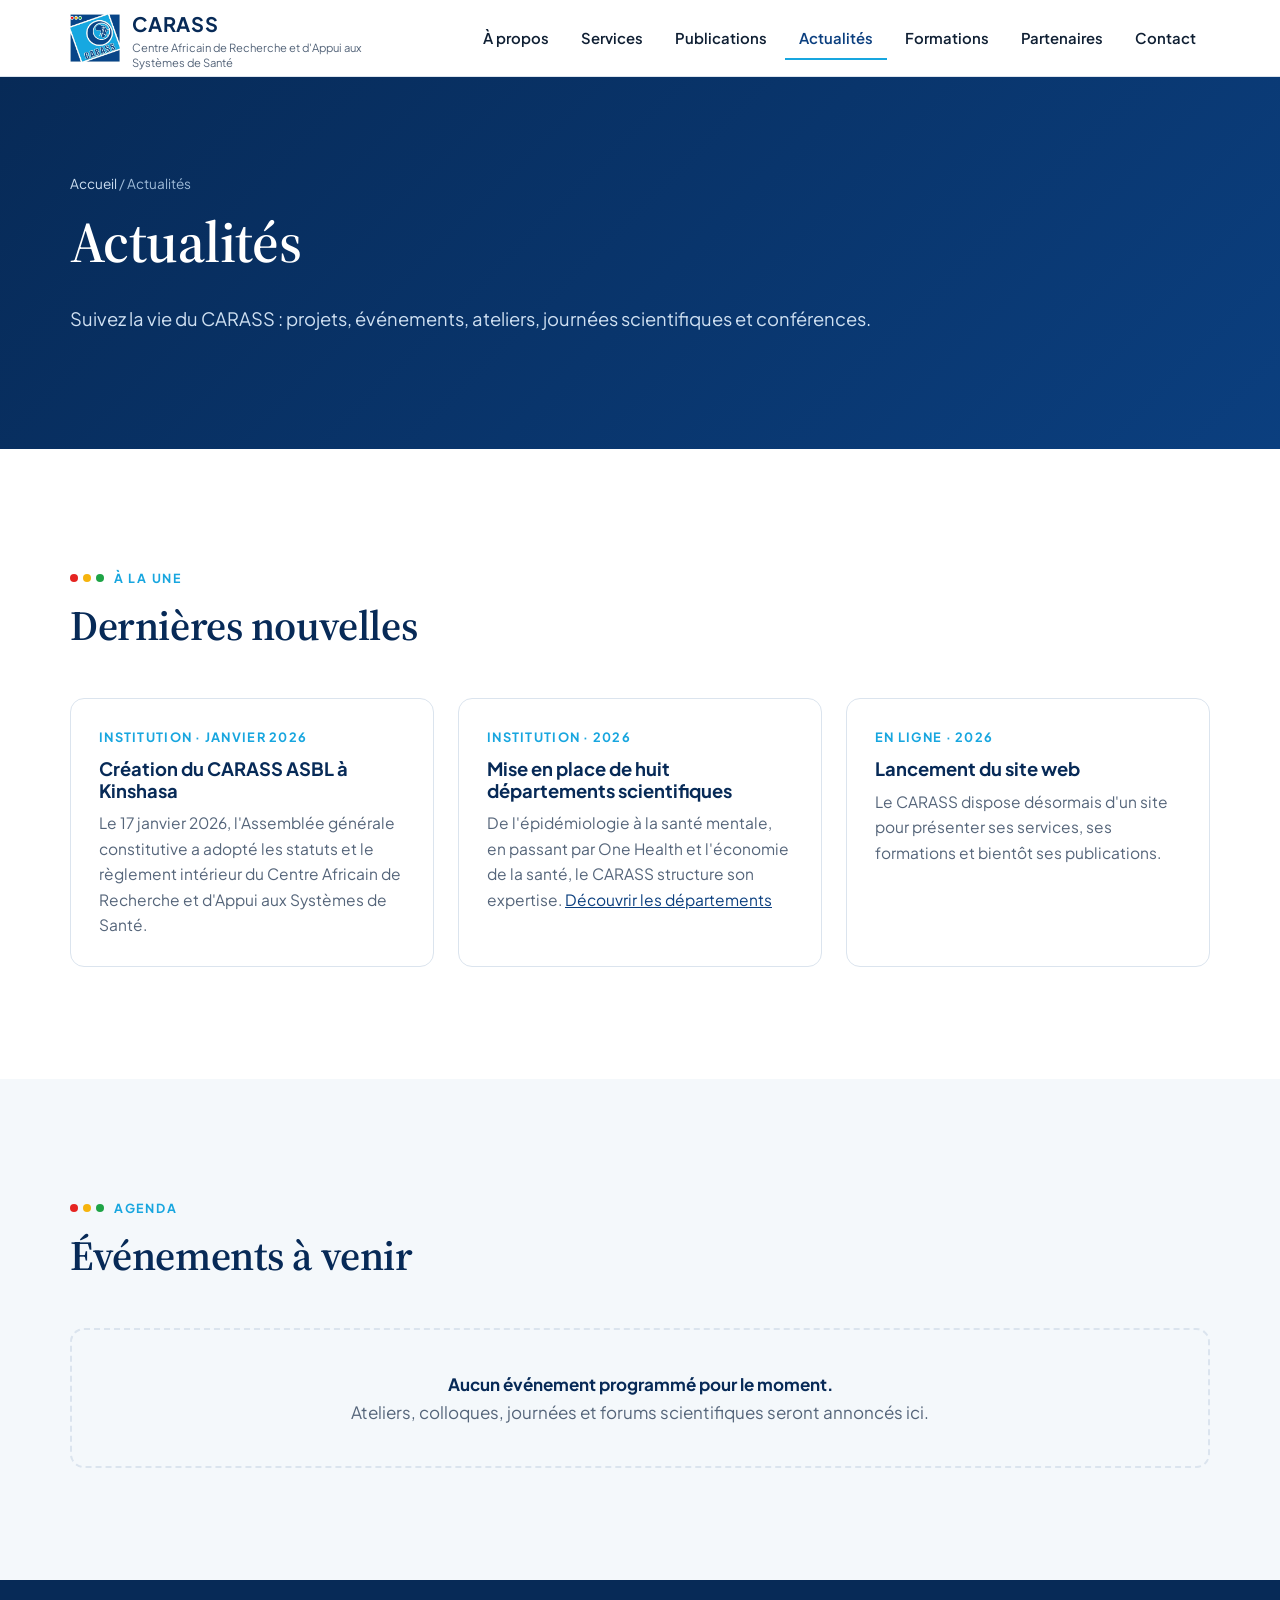
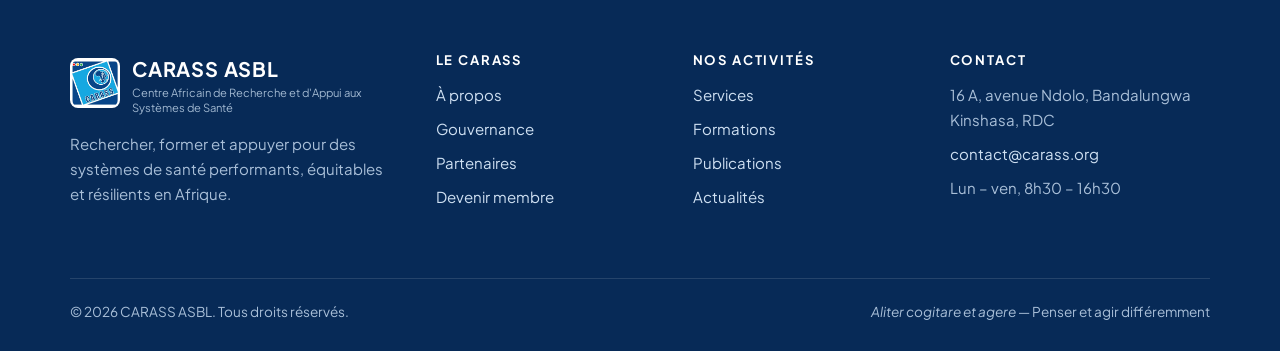
==== actualites.html @ 58c68489 "Nouveau menu : À propos, Services, Publications, Actualités, Formations, Partenaires, Contact Co-Aut" ====
<!doctype html>
<html lang="fr">
<head>
<meta charset="utf-8">
<meta name="viewport" content="width=device-width, initial-scale=1">
<title>Actualités · CARASS ASBL</title>
<meta name="description" content="Actualités, événements, ateliers et conférences du CARASS ASBL.">
<link rel="icon" href="assets/logo.jpg">
<link rel="preconnect" href="https://fonts.googleapis.com">
<link rel="preconnect" href="https://fonts.gstatic.com" crossorigin>
<link href="https://fonts.googleapis.com/css2?family=Plus+Jakarta+Sans:wght@400;500;600;700&family=Source+Serif+4:ital,opsz,wght@0,8..60,500;0,8..60,600;1,8..60,500&display=swap" rel="stylesheet">
<link rel="stylesheet" href="assets/style.css">
</head>
<body>
<header class="header">
  <div class="container">
    <a class="brand" href="index.html" aria-label="CARASS — Accueil"><img src="assets/logo.jpg" alt="" width="50" height="50"><span><strong>CARASS</strong><small>Centre Africain de Recherche et d'Appui aux Systèmes de Santé</small></span></a>
    <button class="nav-toggle" aria-label="Ouvrir le menu" aria-expanded="false"><svg width="22" height="22" viewBox="0 0 24 24" fill="none" stroke="currentColor" stroke-width="2" stroke-linecap="round"><path d="M4 7h16M4 12h16M4 17h16"/></svg></button>
    <nav class="nav" aria-label="Navigation principale">
      <ul>
        <li><a href="apropos.html">À propos</a></li>
        <li><a href="services.html">Services</a></li>
        <li><a href="publications.html">Publications</a></li>
        <li><a href="actualites.html">Actualités</a></li>
        <li><a href="formations.html">Formations</a></li>
        <li><a href="partenaires.html">Partenaires</a></li>
        <li><a href="contact.html">Contact</a></li>
      </ul>
    </nav>
  </div>
</header>
<main>
  <section class="page-hero">
    <div class="container">
      <div class="crumbs"><a href="index.html">Accueil</a> / Actualités</div>
      <h1>Actualités</h1>
      <p class="lead">Suivez la vie du CARASS : projets, événements, ateliers, journées scientifiques et conférences.</p>
    </div>
  </section>

  <section class="section">
    <div class="container">
      <div class="section-head reveal">
        <span class="eyebrow"><span class="dots"><i></i><i></i><i></i></span> À la une</span>
        <h2>Dernières nouvelles</h2>
      </div>
      <div class="grid grid--3">
        <article class="card reveal">
          <p style="font-size:.8rem;font-weight:700;letter-spacing:.1em;text-transform:uppercase;color:var(--sky);margin-bottom:10px">Institution · Janvier 2026</p>
          <h3>Création du CARASS ASBL à Kinshasa</h3>
          <p>Le 17 janvier 2026, l'Assemblée générale constitutive a adopté les statuts et le règlement intérieur du Centre Africain de Recherche et d'Appui aux Systèmes de Santé.</p>
        </article>
        <article class="card reveal">
          <p style="font-size:.8rem;font-weight:700;letter-spacing:.1em;text-transform:uppercase;color:var(--sky);margin-bottom:10px">Institution · 2026</p>
          <h3>Mise en place de huit départements scientifiques</h3>
          <p>De l'épidémiologie à la santé mentale, en passant par One Health et l'économie de la santé, le CARASS structure son expertise. <a href="services.html#departements">Découvrir les départements</a></p>
        </article>
        <article class="card reveal">
          <p style="font-size:.8rem;font-weight:700;letter-spacing:.1em;text-transform:uppercase;color:var(--sky);margin-bottom:10px">En ligne · 2026</p>
          <h3>Lancement du site web</h3>
          <p>Le CARASS dispose désormais d'un site pour présenter ses services, ses formations et bientôt ses publications.</p>
        </article>
      </div>
    </div>
  </section>

  <section class="section section--alt">
    <div class="container">
      <div class="section-head reveal">
        <span class="eyebrow"><span class="dots"><i></i><i></i><i></i></span> Agenda</span>
        <h2>Événements à venir</h2>
      </div>
      <div class="empty reveal">
        <p style="margin:0"><strong style="color:var(--navy-deep)">Aucun événement programmé pour le moment.</strong><br>Ateliers, colloques, journées et forums scientifiques seront annoncés ici.</p>
      </div>
    </div>
  </section>
</main>
<footer class="footer">
  <div class="container">
    <div class="footer__grid">
      <div>
        <a class="brand" href="index.html"><img src="assets/logo.jpg" alt="" width="50" height="50"><span><strong>CARASS ASBL</strong><small>Centre Africain de Recherche et d'Appui aux Systèmes de Santé</small></span></a>
        <p style="margin-top:18px">Rechercher, former et appuyer pour des systèmes de santé performants, équitables et résilients en Afrique.</p>
      </div>
      <div><h4>Le CARASS</h4><ul>
        <li><a href="apropos.html">À propos</a></li>
        <li><a href="apropos.html#gouvernance">Gouvernance</a></li>
        <li><a href="partenaires.html">Partenaires</a></li>
        <li><a href="adhesion.html">Devenir membre</a></li>
      </ul></div>
      <div><h4>Nos activités</h4><ul>
        <li><a href="services.html">Services</a></li>
        <li><a href="formations.html">Formations</a></li>
        <li><a href="publications.html">Publications</a></li>
        <li><a href="actualites.html">Actualités</a></li>
      </ul></div>
      <div><h4>Contact</h4><ul>
        <li>16 A, avenue Ndolo, Bandalungwa<br>Kinshasa, RDC</li>
        <li><a href="mailto:contact@carass.org">contact@carass.org</a></li>
        <li>Lun – ven, 8h30 – 16h30</li>
      </ul></div>
    </div>
    <div class="footer__bottom"><span>© <span data-year>2026</span> CARASS ASBL. Tous droits réservés.</span><span><em>Aliter cogitare et agere</em> — Penser et agir différemment</span></div>
  </div>
</footer>
<script src="assets/main.js"></script>
</body>
</html>
---- assets/style.css ----
/* CARASS ASBL — feuille de style principale */
:root {
  --navy: #0b3f7f;
  --navy-deep: #072a57;
  --sky: #18a6df;
  --sky-soft: #e6f5fc;
  --ink: #0f1f33;
  --muted: #55657a;
  --line: #dbe4ee;
  --bg: #ffffff;
  --bg-alt: #f4f8fb;
  --red: #e52421;
  --yellow: #f6b40e;
  --green: #1ea446;
  --radius: 14px;
  --max: 1180px;
  --shadow: 0 10px 30px -12px rgba(7, 42, 87, .25);
  --font-sans: "Plus Jakarta Sans", system-ui, -apple-system, "Segoe UI", sans-serif;
  --font-serif: "Source Serif 4", Georgia, serif;
}

*, *::before, *::after { box-sizing: border-box; }
html { scroll-behavior: smooth; }
body {
  margin: 0;
  font-family: var(--font-sans);
  color: var(--ink);
  background: var(--bg);
  line-height: 1.65;
  font-size: 17px;
  -webkit-font-smoothing: antialiased;
}
img { max-width: 100%; height: auto; display: block; }
html, body { overflow-x: clip; }
.grid > *, .split > *, .hero__grid > *, .footer__grid > *, .form .row > * { min-width: 0; }
.brand { min-width: 0; }
a { color: var(--navy); }
h1, h2, h3, h4 { line-height: 1.15; margin: 0 0 .5em; color: var(--navy-deep); }
h1, h2 { font-family: var(--font-serif); font-weight: 600; letter-spacing: -.01em; }
h1 { font-size: clamp(2.2rem, 5vw, 3.6rem); }
h2 { font-size: clamp(1.75rem, 3.4vw, 2.6rem); }
h3 { font-size: 1.15rem; font-weight: 700; }
p { margin: 0 0 1em; }

.container { width: 100%; max-width: var(--max); margin: 0 auto; padding: 0 20px; }
.section { padding: clamp(64px, 9vw, 112px) 0; }
.section--alt { background: var(--bg-alt); }
.section--navy { background: var(--navy-deep); color: #dbe8f6; }
.section--navy h2, .section--navy h3 { color: #fff; }

.eyebrow {
  display: inline-flex; align-items: center; gap: 10px;
  font-size: .78rem; font-weight: 700; letter-spacing: .14em; text-transform: uppercase;
  color: var(--sky); margin-bottom: 14px;
}
.dots { display: inline-flex; gap: 5px; }
.dots i { width: 8px; height: 8px; border-radius: 50%; display: block; }
.dots i:nth-child(1) { background: var(--red); }
.dots i:nth-child(2) { background: var(--yellow); }
.dots i:nth-child(3) { background: var(--green); }
.lead { font-size: 1.15rem; color: var(--muted); max-width: 62ch; }
.section--navy .lead { color: #b9cde3; }

/* ---------- Topbar & header ---------- */
.topbar { background: var(--navy-deep); color: #c6d6ea; font-size: .82rem; }
.topbar .container { display: flex; justify-content: space-between; gap: 16px; padding-top: 8px; padding-bottom: 8px; }
.topbar em { font-family: var(--font-serif); color: #fff; }
.topbar span:last-child { white-space: nowrap; }

.header {
  position: sticky; top: 0; z-index: 50;
  background: rgba(255, 255, 255, .94);
  backdrop-filter: saturate(160%) blur(10px);
  border-bottom: 1px solid var(--line);
}
.header .container { display: flex; align-items: center; justify-content: space-between; height: 76px; }
.brand { display: flex; align-items: center; gap: 12px; text-decoration: none; }
.brand img { width: 50px; height: 50px; object-fit: contain; }
.brand strong { display: block; font-size: 1.25rem; color: var(--navy-deep); letter-spacing: .04em; }
.brand small { display: block; font-size: .7rem; color: var(--muted); line-height: 1.3; max-width: 230px; }

.nav ul { list-style: none; display: flex; gap: 4px; margin: 0; padding: 0; align-items: center; }
.nav a {
  display: block; padding: 10px 14px; border-radius: 8px;
  text-decoration: none; color: var(--ink); font-weight: 600; font-size: .93rem;
}
.nav a:hover { background: var(--sky-soft); color: var(--navy); }
.nav a[aria-current="page"] { color: var(--navy); box-shadow: inset 0 -2px 0 var(--sky); border-radius: 0; }
.nav .btn { margin-left: 8px; }
.nav-toggle {
  display: none; background: none; border: 1px solid var(--line); border-radius: 10px;
  width: 44px; height: 44px; cursor: pointer; color: var(--navy-deep);
}

/* ---------- Buttons ---------- */
.btn {
  display: inline-flex; align-items: center; gap: 8px;
  padding: 13px 22px; border-radius: 999px; border: 2px solid transparent;
  font-weight: 700; font-size: .95rem; text-decoration: none; cursor: pointer;
  transition: transform .15s ease, background .15s ease, color .15s ease;
  font-family: inherit;
}
.btn:hover { transform: translateY(-1px); }
.btn--primary { background: var(--sky); color: #fff !important; }
.btn--primary:hover { background: #0f93c9; }
.btn--dark { background: var(--navy); color: #fff !important; }
.btn--ghost { border-color: rgba(255,255,255,.5); color: #fff; }
.btn--ghost:hover { background: rgba(255,255,255,.1); }
.btn--outline { border-color: var(--navy); color: var(--navy); }
.nav .btn { padding: 10px 18px; }

/* ---------- Hero ---------- */
.hero {
  position: relative; overflow: hidden; color: #fff;
  background:
    radial-gradient(1000px 500px at 85% 20%, rgba(24,166,223,.45), transparent 60%),
    linear-gradient(135deg, var(--navy-deep) 0%, var(--navy) 60%, #0d5aa6 100%);
  padding: clamp(72px, 10vw, 130px) 0 clamp(90px, 11vw, 150px);
}
.hero h1 { color: #fff; max-width: 15ch; }
.hero h1 em { font-style: italic; color: #8fd8f6; }
.hero .lead { color: #cfe0f2; }
.hero__grid { display: grid; grid-template-columns: 1.25fr .9fr; gap: 48px; align-items: center; position: relative; z-index: 1; }
.hero__actions { display: flex; flex-wrap: wrap; gap: 12px; margin-top: 30px; }
.hero__motto {
  margin-top: 40px; padding-top: 22px; border-top: 1px solid rgba(255,255,255,.18);
  display: flex; gap: 14px; align-items: baseline; flex-wrap: wrap; font-size: .95rem; color: #b9cde3;
}
.hero__motto em { font-family: var(--font-serif); font-size: 1.25rem; color: #fff; }
.hero__card {
  background: rgba(255,255,255,.08); border: 1px solid rgba(255,255,255,.18);
  border-radius: 22px; padding: 28px; backdrop-filter: blur(6px);
}
.hero__card img { border-radius: 14px; background: #fff; }
.hero__pillars { display: grid; grid-template-columns: repeat(3, 1fr); gap: 10px; margin-top: 18px; text-align: center; }
.hero__pillars div { background: rgba(255,255,255,.08); border-radius: 12px; padding: 12px 6px; font-weight: 700; font-size: .9rem; }
.hero__pillars span { display: block; font-size: .72rem; font-weight: 500; color: #a9c3de; }
.hero__wave { position: absolute; left: 0; right: 0; bottom: -2px; width: 100%; height: auto; opacity: .55; }

.page-hero {
  background: linear-gradient(135deg, var(--navy-deep), var(--navy));
  color: #fff; padding: clamp(56px, 8vw, 96px) 0; position: relative; overflow: hidden;
}
.page-hero h1 { color: #fff; }
.page-hero .lead { color: #cfe0f2; }
.crumbs { font-size: .85rem; color: #9fbbd8; margin-bottom: 14px; }
.crumbs a { color: #cfe0f2; text-decoration: none; }

/* ---------- Grids & cards ---------- */
.grid { display: grid; gap: 24px; }
.grid--2 { grid-template-columns: repeat(2, 1fr); }
.grid--3 { grid-template-columns: repeat(3, 1fr); }
.grid--4 { grid-template-columns: repeat(4, 1fr); }
.split { display: grid; grid-template-columns: 1fr 1fr; gap: clamp(32px, 6vw, 80px); align-items: center; }
.section-head { max-width: 760px; margin-bottom: 48px; }
.section-head--center { margin-left: auto; margin-right: auto; text-align: center; }
.section-head--center .lead { margin-left: auto; margin-right: auto; }

.card {
  background: #fff; border: 1px solid var(--line); border-radius: var(--radius);
  padding: 28px; transition: border-color .2s ease, box-shadow .2s ease, transform .2s ease;
}
.card:hover { border-color: #b8d6ea; box-shadow: var(--shadow); transform: translateY(-3px); }
.card p { color: var(--muted); margin: 0; font-size: .97rem; }
.card__icon {
  width: 52px; height: 52px; border-radius: 12px; display: grid; place-items: center;
  background: var(--sky-soft); color: var(--navy); margin-bottom: 18px;
}
.card__icon svg { width: 26px; height: 26px; }
.card__num { font-family: var(--font-serif); font-size: 2.2rem; color: var(--sky); line-height: 1; margin-bottom: 12px; }
.card ul { margin: 12px 0 0; padding-left: 18px; color: var(--muted); font-size: .95rem; }
.card ul li { margin-bottom: 6px; }

.mission {
  border-radius: 20px; padding: 34px 30px; color: #fff; position: relative; overflow: hidden;
}
.mission h3 { color: #fff; font-size: 1.4rem; font-family: var(--font-serif); }
.mission p { color: rgba(255,255,255,.85); }
.mission--1 { background: var(--navy); }
.mission--2 { background: #0f6bb5; }
.mission--3 { background: var(--sky); }
.mission .card__icon { background: rgba(255,255,255,.15); color: #fff; }
.mission a { color: #fff; font-weight: 700; text-decoration: none; }

.quote {
  font-family: var(--font-serif); font-size: clamp(1.3rem, 2.4vw, 1.75rem); line-height: 1.4;
  color: var(--navy-deep); border-left: 4px solid var(--sky); padding-left: 24px; margin: 0;
}

.chips { display: flex; flex-wrap: wrap; gap: 10px; }
.chip {
  padding: 9px 16px; border-radius: 999px; background: #fff; border: 1px solid var(--line);
  font-size: .9rem; font-weight: 600; color: var(--navy-deep);
}
.section--navy .chip { background: rgba(255,255,255,.07); border-color: rgba(255,255,255,.16); color: #e6eef8; }

.dept { display: flex; gap: 18px; align-items: flex-start; }
.dept .card__num { font-size: 1.6rem; min-width: 38px; margin: 0; }
.dept h3 { margin-bottom: 4px; }

.values { display: grid; grid-template-columns: repeat(3, 1fr); gap: 0; border: 1px solid var(--line); border-radius: var(--radius); overflow: hidden; background: #fff; }
.values div { padding: 30px; border-right: 1px solid var(--line); }
.values div:last-child { border-right: 0; }
.values strong { font-family: var(--font-serif); font-size: 1.6rem; color: var(--navy); display: block; margin-bottom: 6px; }
.values span { color: var(--muted); font-size: .95rem; }

.list-check { list-style: none; padding: 0; margin: 0; }
.list-check li { position: relative; padding: 10px 0 10px 34px; border-bottom: 1px solid var(--line); }
.list-check li:last-child { border-bottom: 0; }
.list-check li::before {
  content: ""; position: absolute; left: 0; top: 15px; width: 20px; height: 20px; border-radius: 50%;
  background: var(--sky-soft) url("data:image/svg+xml,%3Csvg xmlns='http://www.w3.org/2000/svg' viewBox='0 0 24 24' fill='none' stroke='%230b3f7f' stroke-width='3' stroke-linecap='round' stroke-linejoin='round'%3E%3Cpath d='M5 12l5 5L20 7'/%3E%3C/svg%3E") center/12px no-repeat;
}

/* Organigramme */
.org { display: grid; gap: 14px; }
.org__row { display: flex; gap: 14px; justify-content: center; flex-wrap: wrap; }
.org__box {
  background: #fff; border: 1px solid var(--line); border-radius: 12px; padding: 16px 20px;
  text-align: center; min-width: 200px; flex: 1; max-width: 300px;
}
.org__box strong { display: block; color: var(--navy-deep); }
.org__box span { font-size: .85rem; color: var(--muted); }
.org__box--top { background: var(--navy); border-color: var(--navy); }
.org__box--top strong { color: #fff; }
.org__box--top span { color: #b9cde3; }

/* Accordion */
details.acc { border: 1px solid var(--line); border-radius: 12px; background: #fff; margin-bottom: 12px; }
details.acc summary {
  cursor: pointer; list-style: none; padding: 20px 24px; font-weight: 700; color: var(--navy-deep);
  display: flex; justify-content: space-between; align-items: center; gap: 16px;
}
details.acc summary::-webkit-details-marker { display: none; }
details.acc summary::after { content: "+"; font-size: 1.5rem; color: var(--sky); line-height: 1; }
details.acc[open] summary::after { content: "–"; }
details.acc .acc__body { padding: 0 24px 20px; color: var(--muted); }
details.acc .acc__body ul { margin: 0; padding-left: 20px; }
details.acc .acc__body li { margin-bottom: 6px; }

/* CTA band */
.cta {
  border-radius: 24px; padding: clamp(36px, 6vw, 64px);
  background: linear-gradient(120deg, var(--navy) 0%, var(--sky) 100%);
  color: #fff; display: flex; justify-content: space-between; align-items: center; gap: 28px; flex-wrap: wrap;
}
.cta h2 { color: #fff; margin: 0 0 8px; }
.cta p { margin: 0; color: #e3f2fb; max-width: 56ch; }

/* Forms */
.form { display: grid; gap: 16px; }
.form .row { display: grid; grid-template-columns: 1fr 1fr; gap: 16px; }
.form label { display: block; font-weight: 600; font-size: .9rem; margin-bottom: 6px; color: var(--navy-deep); }
.form input, .form select, .form textarea {
  width: 100%; padding: 13px 14px; border-radius: 10px; border: 1px solid #c8d5e2;
  font: inherit; font-size: .97rem; background: #fff; color: var(--ink);
}
.form input:focus, .form select:focus, .form textarea:focus { outline: 3px solid rgba(24,166,223,.25); border-color: var(--sky); }
.form textarea { min-height: 140px; resize: vertical; }
.form-note { font-size: .85rem; color: var(--muted); }
.form-status { display: none; padding: 14px 16px; border-radius: 10px; background: #e8f7ee; color: #146c34; font-weight: 600; }

.info-item { display: flex; gap: 16px; padding: 18px 0; border-bottom: 1px solid var(--line); }
.info-item:last-child { border-bottom: 0; }
.info-item .card__icon { margin: 0; flex-shrink: 0; }
.info-item strong { display: block; color: var(--navy-deep); }
.info-item span { color: var(--muted); }

.map { border: 0; width: 100%; height: 360px; border-radius: var(--radius); }

.empty {
  border: 2px dashed var(--line); border-radius: var(--radius); padding: 40px; text-align: center; color: var(--muted);
}

/* ---------- Footer ---------- */
.footer { background: var(--navy-deep); color: #a9bfd8; padding: 72px 0 28px; font-size: .94rem; }
.footer__grid { display: grid; grid-template-columns: 1.5fr 1fr 1fr 1.2fr; gap: 40px; }
.footer h4 { color: #fff; font-size: .82rem; letter-spacing: .14em; text-transform: uppercase; margin-bottom: 16px; }
.footer ul { list-style: none; margin: 0; padding: 0; }
.footer li { margin-bottom: 9px; }
.footer a { color: #cfe0f2; text-decoration: none; }
.footer a:hover { color: #fff; text-decoration: underline; }
.footer .brand strong { color: #fff; }
.footer .brand small { color: #9fb6cf; }
.footer .brand img { background: #fff; border-radius: 8px; padding: 2px; }
.footer__bottom {
  margin-top: 56px; padding-top: 22px; border-top: 1px solid rgba(255,255,255,.12);
  display: flex; justify-content: space-between; gap: 16px; flex-wrap: wrap; font-size: .85rem;
}

/* Reveal animation */
.reveal { opacity: 0; transform: translateY(18px); transition: opacity .6s ease, transform .6s ease; }
.reveal.is-visible { opacity: 1; transform: none; }
@media (prefers-reduced-motion: reduce) {
  .reveal { opacity: 1; transform: none; transition: none; }
  html { scroll-behavior: auto; }
}

/* ---------- Responsive ---------- */
@media (max-width: 1080px) {
  .grid--4 { grid-template-columns: repeat(2, 1fr); }
  .footer__grid { grid-template-columns: 1fr 1fr; }
}
@media (max-width: 1120px) {
  .nav-toggle { display: grid; place-items: center; }
  .nav {
    position: fixed; inset: 76px 0 auto 0; background: #fff; border-bottom: 1px solid var(--line);
    padding: 12px 20px 20px; display: none; box-shadow: var(--shadow);
  }
  .nav.is-open { display: block; }
  .nav ul { flex-direction: column; align-items: stretch; }
  .nav a[aria-current="page"] { box-shadow: inset 3px 0 0 var(--sky); }
  .nav .btn { margin: 8px 0 0; justify-content: center; }
}
@media (max-width: 960px) {
  .hero__grid, .split { grid-template-columns: 1fr; }
  .hero__card { max-width: 420px; }
  .grid--3 { grid-template-columns: 1fr 1fr; }
  .values { grid-template-columns: 1fr; }
  .values div { border-right: 0; border-bottom: 1px solid var(--line); }
  .values div:last-child { border-bottom: 0; }
}
@media (max-width: 640px) {
  body { font-size: 16px; }
  .container { padding: 0 16px; }
  .topbar span:first-child { display: none; }
  .topbar .container { justify-content: center; }
  .grid--2, .grid--3, .grid--4, .footer__grid, .form .row { grid-template-columns: 1fr; }
  .brand small { display: none; }
  .card { padding: 22px; }
  .hero__pillars div { font-size: .82rem; }
}
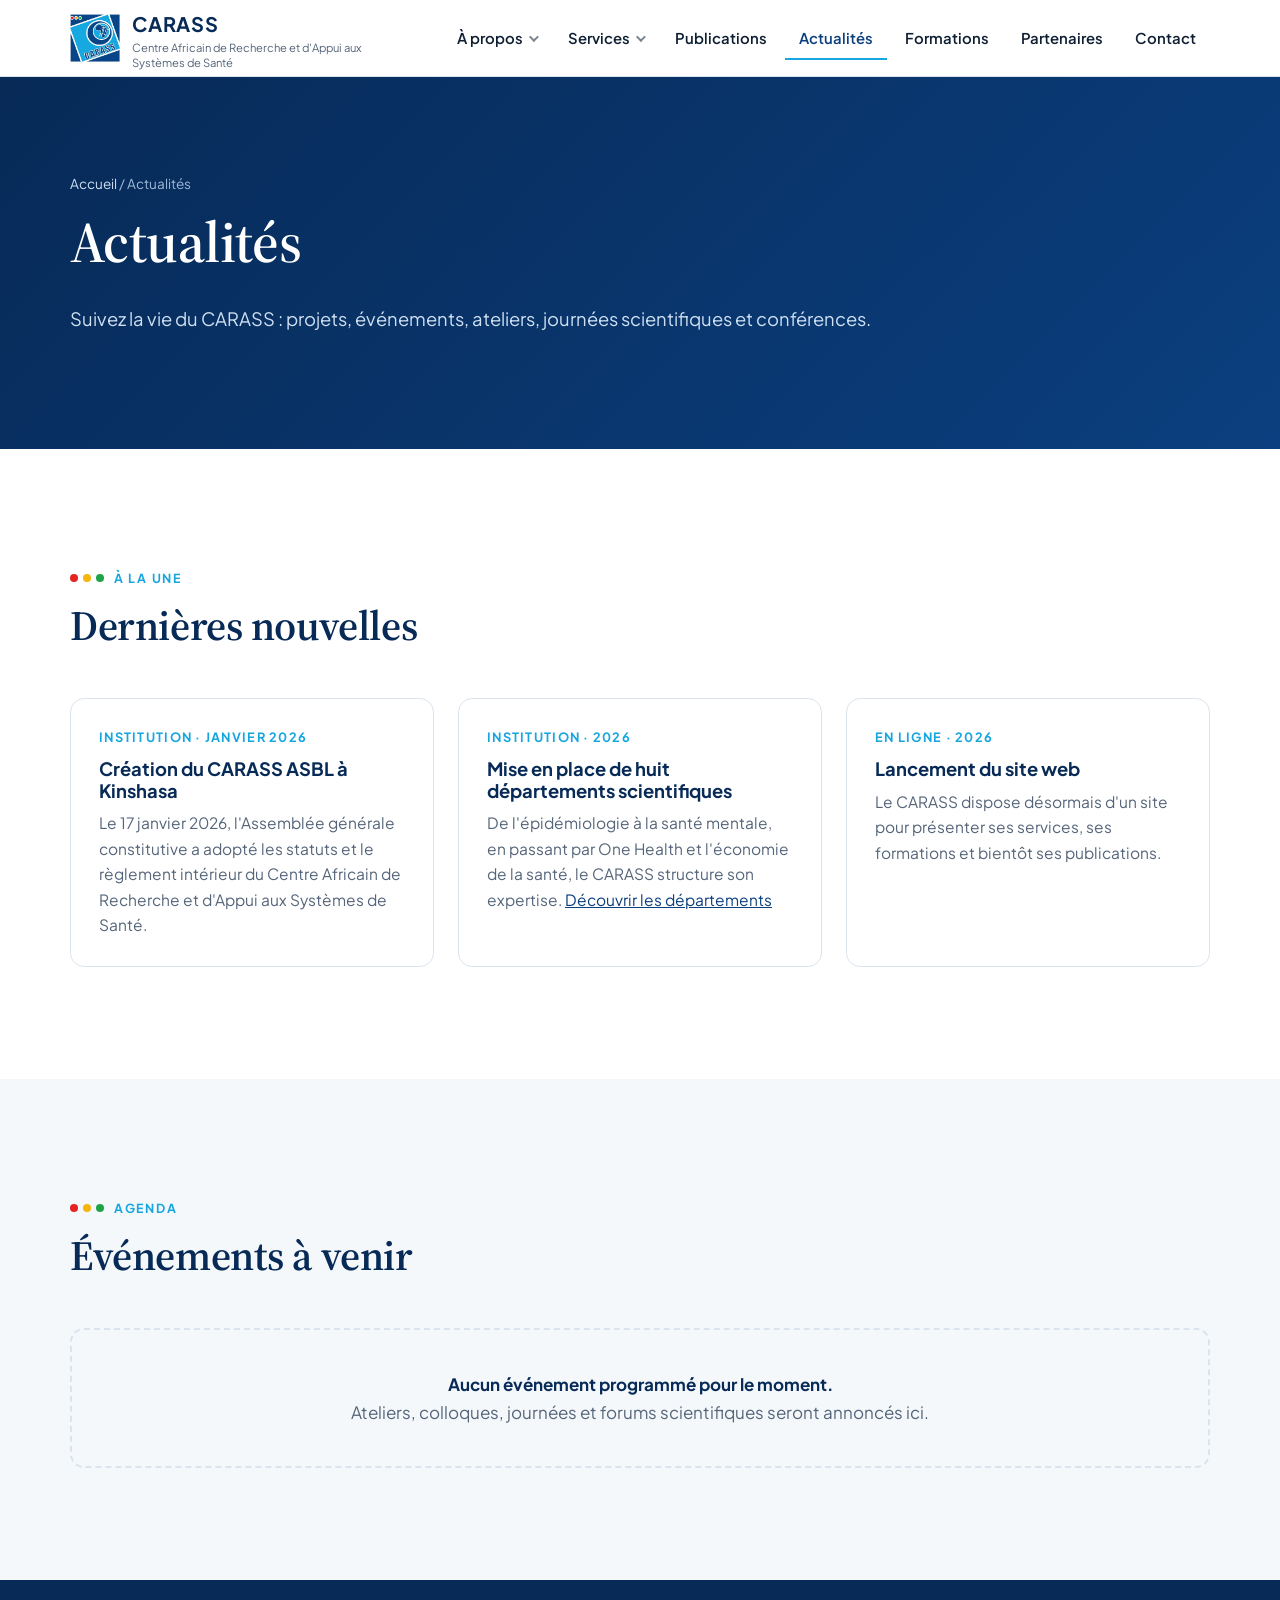
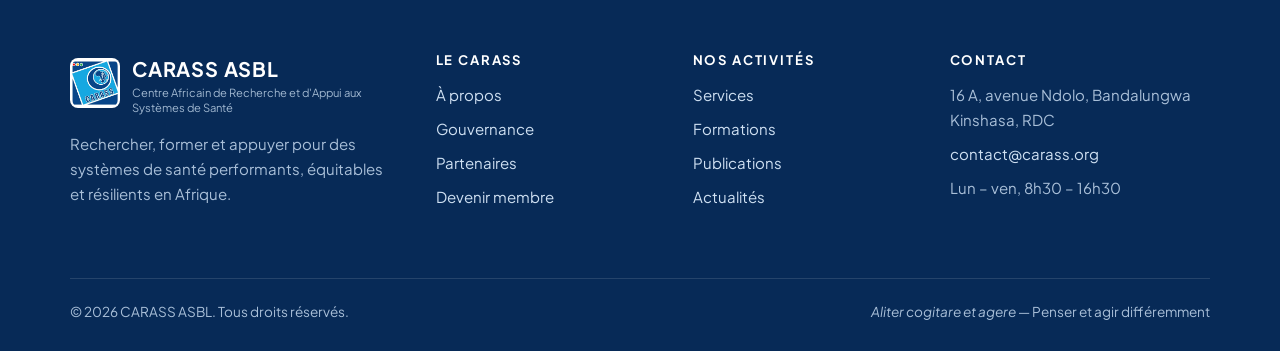
==== commit a19e8d46: "Sous-menus À propos et Services, onglets de page, section Équipe Co-Authored-By: Claude Opus 5.5 <no" ====
--- a/actualites.html
+++ b/actualites.html
@@ -18,8 +18,22 @@
     <button class="nav-toggle" aria-label="Ouvrir le menu" aria-expanded="false"><svg width="22" height="22" viewBox="0 0 24 24" fill="none" stroke="currentColor" stroke-width="2" stroke-linecap="round"><path d="M4 7h16M4 12h16M4 17h16"/></svg></button>
     <nav class="nav" aria-label="Navigation principale">
       <ul>
-        <li><a href="apropos.html">À propos</a></li>
-        <li><a href="services.html">Services</a></li>
+        <li class="has-sub"><a href="apropos.html">À propos</a>
+          <ul class="sub">
+            <li><a href="apropos.html#qui-sommes-nous">Qui sommes-nous</a></li>
+            <li><a href="apropos.html#missions-valeurs">Missions et valeurs</a></li>
+            <li><a href="apropos.html#gouvernance">Gouvernance</a></li>
+            <li><a href="apropos.html#equipe">Équipe</a></li>
+          </ul></li>
+        <li class="has-sub"><a href="services.html">Services</a>
+          <ul class="sub">
+            <li><a href="services.html#recherche">Recherche en santé publique</a></li>
+            <li><a href="services.html#suivi-evaluation">Suivi et évaluation</a></li>
+            <li><a href="services.html#donnees">Données</a></li>
+            <li><a href="services.html#synthese-evidence">Synthèse de l'évidence</a></li>
+            <li><a href="services.html#dialogue-politique">Dialogue politique</a></li>
+            <li><a href="services.html#gestion-projets">Gestion de projets</a></li>
+          </ul></li>
         <li><a href="publications.html">Publications</a></li>
         <li><a href="actualites.html">Actualités</a></li>
         <li><a href="formations.html">Formations</a></li>
--- a/assets/style.css
+++ b/assets/style.css
@@ -272,6 +272,57 @@
   border: 2px dashed var(--line); border-radius: var(--radius); padding: 40px; text-align: center; color: var(--muted);
 }
 
+/* ---------- Sous-menus déroulants ---------- */
+.nav .has-sub { position: relative; }
+.nav .has-sub > a { display: flex; align-items: center; gap: 6px; }
+.nav .has-sub > a::after {
+  content: ""; width: 7px; height: 7px; border-right: 2px solid currentColor; border-bottom: 2px solid currentColor;
+  transform: rotate(45deg) translateY(-2px); opacity: .55;
+}
+.nav .sub {
+  position: absolute; top: calc(100% + 6px); left: 0; min-width: 260px;
+  display: block; background: #fff; border: 1px solid var(--line); border-radius: 12px;
+  box-shadow: var(--shadow); padding: 8px; z-index: 60;
+  opacity: 0; visibility: hidden; transform: translateY(6px);
+  transition: opacity .18s ease, transform .18s ease, visibility .18s;
+}
+.nav .sub::before { content: ""; position: absolute; left: 0; right: 0; top: -10px; height: 10px; }
+.nav .has-sub:hover > .sub, .nav .has-sub:focus-within > .sub { opacity: 1; visibility: visible; transform: none; }
+.nav .sub a { font-weight: 500; font-size: .92rem; padding: 10px 12px; box-shadow: none !important; border-radius: 8px !important; }
+
+/* ---------- Barre d'onglets de page ---------- */
+.subnav {
+  position: sticky; top: 76px; z-index: 40; background: #fff; border-bottom: 1px solid var(--line);
+}
+.subnav ul { list-style: none; margin: 0; padding: 0; display: flex; gap: 4px; overflow-x: auto; scrollbar-width: none; }
+.subnav ul::-webkit-scrollbar { display: none; }
+.subnav a {
+  display: block; white-space: nowrap; padding: 16px 16px; text-decoration: none;
+  font-weight: 600; font-size: .92rem; color: var(--muted); border-bottom: 3px solid transparent;
+}
+.subnav a:hover { color: var(--navy); }
+.subnav a.is-active { color: var(--navy); border-bottom-color: var(--sky); }
+.anchor { scroll-margin-top: 140px; }
+
+/* Services détaillés */
+.service { align-items: start; }
+.service__num {
+  font-family: var(--font-serif); font-size: 3rem; line-height: 1; color: var(--sky); margin-bottom: 14px;
+}
+
+/* Équipe */
+.person {
+  display: flex; align-items: center; gap: 20px; background: #fff; border: 1px solid var(--line);
+  border-radius: var(--radius); padding: 22px 26px; max-width: 560px;
+}
+.person__avatar {
+  width: 72px; height: 72px; border-radius: 50%; flex-shrink: 0; display: grid; place-items: center;
+  background: linear-gradient(135deg, var(--navy), var(--sky)); color: #fff;
+  font-family: var(--font-serif); font-size: 1.5rem; font-weight: 600;
+}
+.person strong { display: block; color: var(--navy-deep); font-size: 1.1rem; }
+.person span { color: var(--muted); font-size: .95rem; }
+
 /* ---------- Footer ---------- */
 .footer { background: var(--navy-deep); color: #a9bfd8; padding: 72px 0 28px; font-size: .94rem; }
 .footer__grid { display: grid; grid-template-columns: 1.5fr 1fr 1fr 1.2fr; gap: 40px; }
@@ -311,6 +362,14 @@
   .nav ul { flex-direction: column; align-items: stretch; }
   .nav a[aria-current="page"] { box-shadow: inset 3px 0 0 var(--sky); }
   .nav .btn { margin: 8px 0 0; justify-content: center; }
+  .nav { max-height: calc(100vh - 76px); overflow-y: auto; }
+  .nav .sub {
+    position: static; opacity: 1; visibility: visible; transform: none;
+    box-shadow: none; border: 0; border-left: 2px solid var(--line); border-radius: 0;
+    margin: 0 0 6px 14px; padding: 0 0 0 8px; min-width: 0;
+  }
+  .nav .has-sub > a::after { display: none; }
+  .nav .sub a { padding: 8px 12px; color: var(--muted); }
 }
 @media (max-width: 960px) {
   .hero__grid, .split { grid-template-columns: 1fr; }
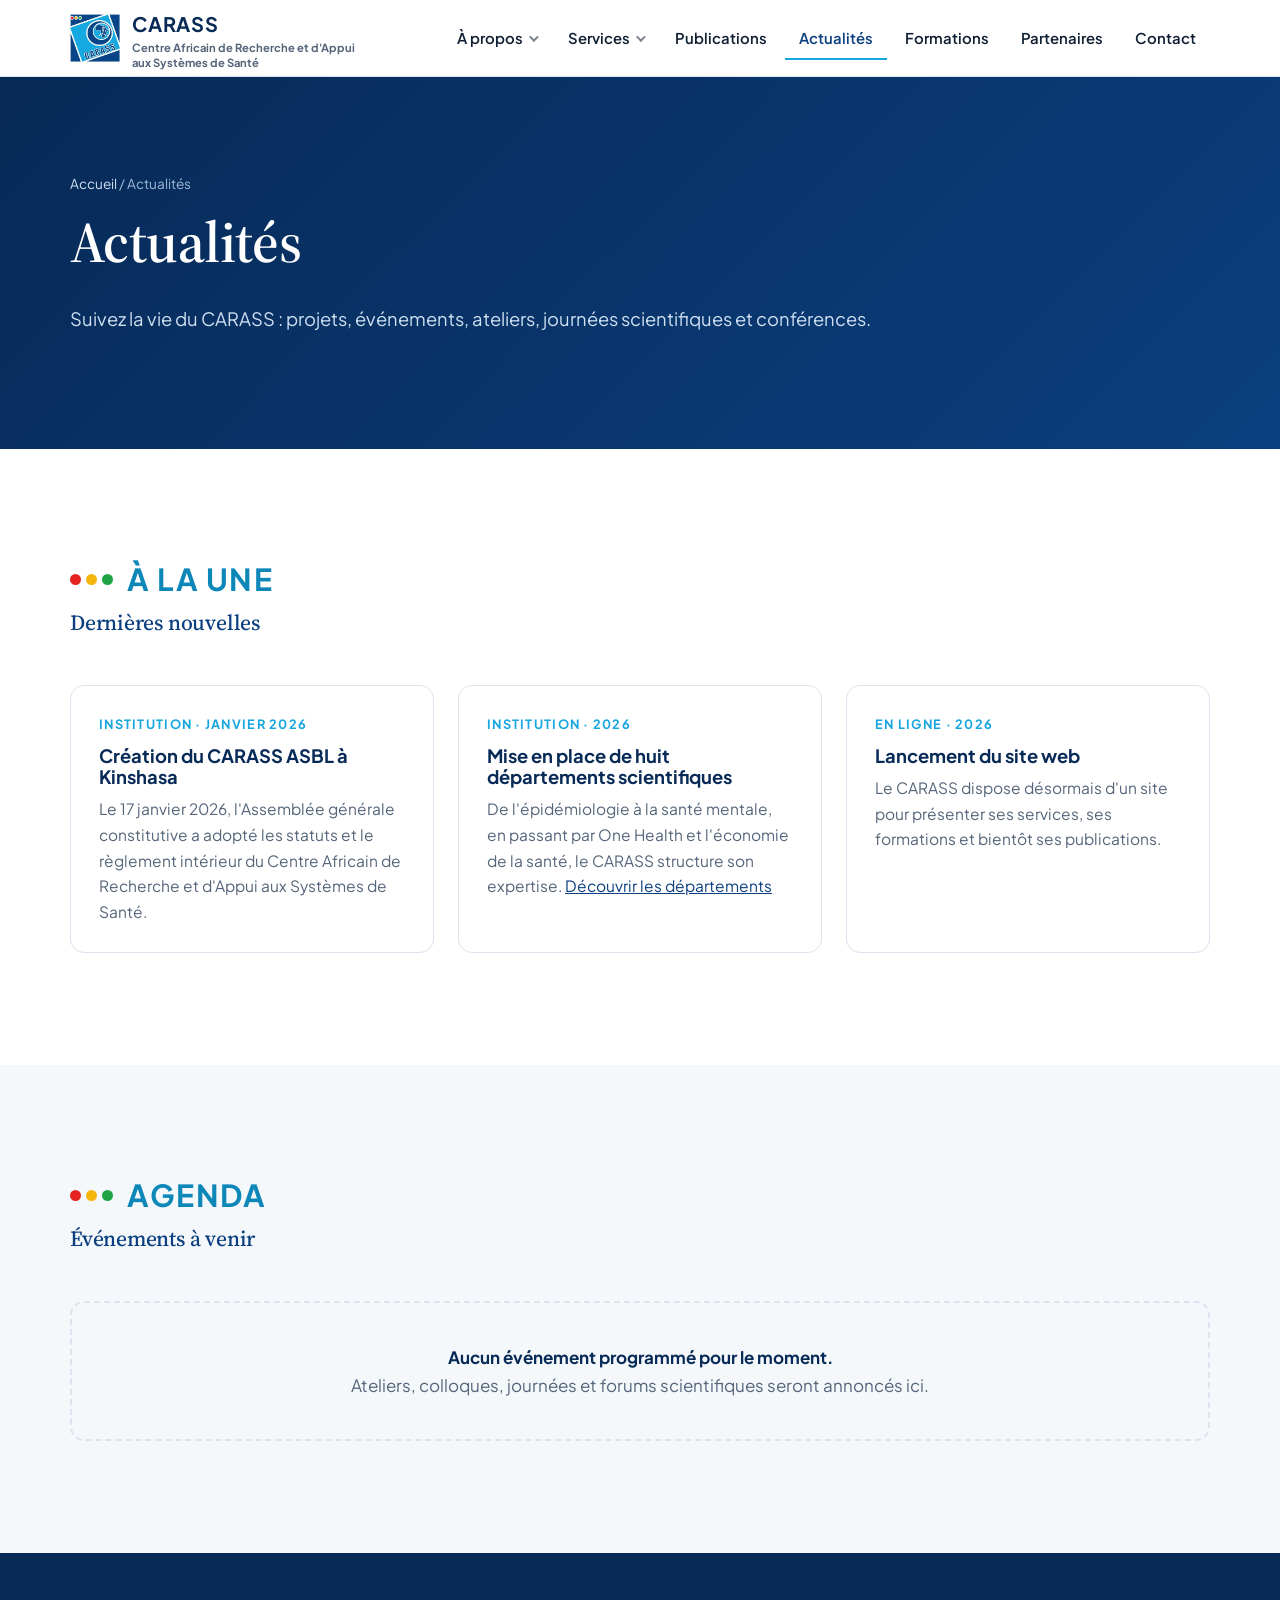
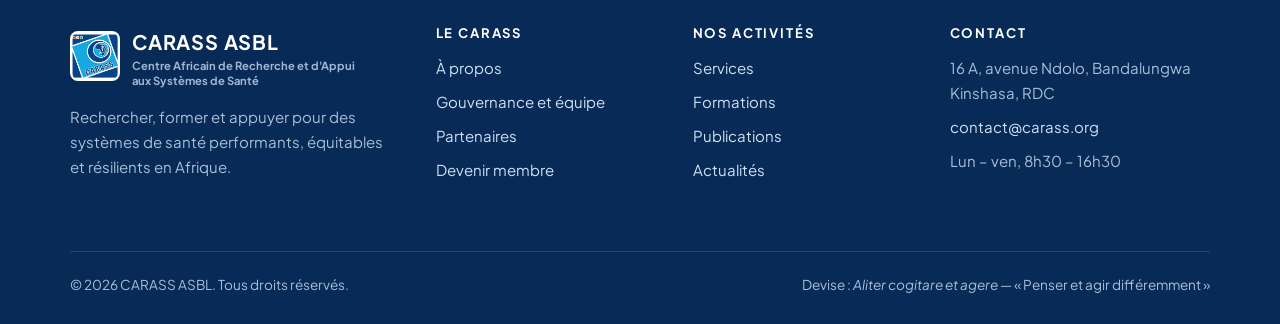
==== commit 94ece932: "Fusion Gouvernance et équipe, retrait de la section Équipe, devise précisée dans le pied de page Co-" ====
--- a/actualites.html
+++ b/actualites.html
@@ -22,8 +22,7 @@
           <ul class="sub">
             <li><a href="apropos.html#qui-sommes-nous">Qui sommes-nous</a></li>
             <li><a href="apropos.html#missions-valeurs">Missions et valeurs</a></li>
-            <li><a href="apropos.html#gouvernance">Gouvernance</a></li>
-            <li><a href="apropos.html#equipe">Équipe</a></li>
+            <li><a href="apropos.html#gouvernance">Gouvernance et équipe</a></li>
           </ul></li>
         <li class="has-sub"><a href="services.html">Services</a>
           <ul class="sub">
@@ -99,7 +98,7 @@
       </div>
       <div><h4>Le CARASS</h4><ul>
         <li><a href="apropos.html">À propos</a></li>
-        <li><a href="apropos.html#gouvernance">Gouvernance</a></li>
+        <li><a href="apropos.html#gouvernance">Gouvernance et équipe</a></li>
         <li><a href="partenaires.html">Partenaires</a></li>
         <li><a href="adhesion.html">Devenir membre</a></li>
       </ul></div>
@@ -115,7 +114,7 @@
         <li>Lun – ven, 8h30 – 16h30</li>
       </ul></div>
     </div>
-    <div class="footer__bottom"><span>© <span data-year>2026</span> CARASS ASBL. Tous droits réservés.</span><span><em>Aliter cogitare et agere</em> — Penser et agir différemment</span></div>
+    <div class="footer__bottom"><span>© <span data-year>2026</span> CARASS ASBL. Tous droits réservés.</span><span>Devise : <em>Aliter cogitare et agere</em> — « Penser et agir différemment »</span></div>
   </div>
 </footer>
 <script src="assets/main.js"></script>
--- a/assets/style.css
+++ b/assets/style.css
@@ -58,6 +58,20 @@
 .dots i:nth-child(1) { background: var(--red); }
 .dots i:nth-child(2) { background: var(--yellow); }
 .dots i:nth-child(3) { background: var(--green); }
+/* Titres de section (avec les 3 points) plus grands que le sous-titre qui suit */
+.eyebrow {
+  font-size: clamp(1.35rem, 2.4vw, 1.9rem); letter-spacing: .05em; gap: 14px;
+  color: #0d86b8; margin-bottom: 10px; line-height: 1.2;
+}
+.eyebrow .dots i { width: 11px; height: 11px; }
+.eyebrow + h2 {
+  font-size: clamp(1.1rem, 1.7vw, 1.35rem); font-weight: 500; color: var(--navy);
+  margin-bottom: .8em; line-height: 1.35;
+}
+.section--navy .eyebrow { color: #8fd8f6; }
+.section--navy .eyebrow + h2 { color: #dbe8f6; }
+.hero .eyebrow { font-size: .78rem; letter-spacing: .14em; gap: 10px; }
+.hero .eyebrow .dots i { width: 8px; height: 8px; }
 .lead { font-size: 1.15rem; color: var(--muted); max-width: 62ch; }
 .section--navy .lead { color: #b9cde3; }
 
@@ -77,7 +91,7 @@
 .brand { display: flex; align-items: center; gap: 12px; text-decoration: none; }
 .brand img { width: 50px; height: 50px; object-fit: contain; }
 .brand strong { display: block; font-size: 1.25rem; color: var(--navy-deep); letter-spacing: .04em; }
-.brand small { display: block; font-size: .7rem; color: var(--muted); line-height: 1.3; max-width: 230px; }
+.brand small { display: block; font-size: .7rem; font-weight: 700; color: var(--muted); line-height: 1.3; max-width: 240px; }
 
 .nav ul { list-style: none; display: flex; gap: 4px; margin: 0; padding: 0; align-items: center; }
 .nav a {
@@ -143,6 +157,15 @@
 }
 .page-hero h1 { color: #fff; }
 .page-hero .lead { color: #cfe0f2; }
+.page-hero__grid { display: grid; grid-template-columns: 1fr auto; gap: 48px; align-items: center; }
+.page-hero__logo {
+  width: clamp(200px, 24vw, 320px); height: auto; border-radius: 18px;
+  border: 6px solid rgba(255,255,255,.9); box-shadow: 0 24px 60px -20px rgba(0,0,0,.5);
+}
+@media (max-width: 760px) {
+  .page-hero__grid { grid-template-columns: 1fr; gap: 28px; }
+  .page-hero__logo { width: 200px; }
+}
 .crumbs { font-size: .85rem; color: #9fbbd8; margin-bottom: 14px; }
 .crumbs a { color: #cfe0f2; text-decoration: none; }
 
@@ -271,6 +294,234 @@
 .empty {
   border: 2px dashed var(--line); border-radius: var(--radius); padding: 40px; text-align: center; color: var(--muted);
 }
+
+/* ---------- Organigramme de gouvernance ---------- */
+.orgchart { margin: 0; --line-c: #9db7cf; --drop: 30px; --gap: 10px; }
+.orgchart__chain { display: flex; flex-direction: column; align-items: center; }
+.orgchart__box {
+  position: relative; width: min(100%, 340px); text-align: center;
+  border-radius: 12px; padding: 14px 18px; color: #fff;
+}
+.orgchart__box + .orgchart__box { margin-top: 28px; }
+.orgchart__box + .orgchart__box::before {
+  content: ""; position: absolute; left: 50%; top: -29px; height: 28px; border-left: 2px solid var(--line-c);
+}
+.orgchart__box strong { display: block; font-size: 1.02rem; }
+.orgchart__box span { display: block; font-size: .82rem; opacity: .85; }
+.orgchart__box--1 { background: var(--navy-deep); }
+.orgchart__box--2 { background: var(--navy); }
+.orgchart__box--3 { background: #0f6bb5; }
+.orgchart__box--4 { background: var(--sky); }
+/* Lignes latérales : Commission de contrôle (droite) et Conseil scientifique (gauche) */
+.orgchart__row {
+  --col-gap: 32px;
+  display: grid; grid-template-columns: 1fr minmax(0, 340px) 1fr; column-gap: var(--col-gap);
+  align-items: center;
+}
+.orgchart__row--side { min-height: 104px; }
+.orgchart__spine { position: relative; align-self: stretch; }
+.orgchart__spine::before { /* ligne verticale CA -> Direction */
+  content: ""; position: absolute; left: 50%; top: 0; bottom: 0; border-left: 2px solid var(--line-c);
+}
+.orgchart__spine--right::after { /* branche vers la droite */
+  content: ""; position: absolute; left: 50%; right: calc(-1 * var(--col-gap)); top: 50%; border-top: 2px solid var(--line-c);
+}
+.orgchart__row .orgchart__box { width: min(100%, 300px); margin: 0; }
+.orgchart__box--side { justify-self: start; }
+.orgchart__box--left { justify-self: end; }
+.orgchart__box--center { justify-self: center; width: min(100%, 340px) !important; }
+.orgchart__box--left::after { /* liaison Conseil scientifique -> Direction exécutive */
+  content: ""; position: absolute; top: 50%; left: 100%; width: var(--col-gap); border-top: 2px solid var(--line-c);
+}
+.orgchart__row--main { align-items: stretch; }
+.orgchart__row--main .orgchart__box { display: grid; place-items: center; }
+.orgchart__chain .orgchart__box:last-child { margin-bottom: 0; }
+@media (max-width: 640px) {
+  .orgchart__row { --col-gap: 12px; grid-template-columns: 1fr 1.25fr 1fr; }
+  .orgchart__row .orgchart__box { padding: 10px 8px; }
+  .orgchart__row .orgchart__box strong { font-size: .8rem; }
+  .orgchart__row--side { min-height: 84px; }
+}
+.orgchart__stem { width: 0; height: var(--drop); margin: 0 auto; border-left: 2px solid var(--line-c); }
+.orgchart__depts {
+  list-style: none; margin: var(--drop) 0 0; padding: 0;
+  display: grid; grid-template-columns: repeat(8, 1fr); gap: var(--gap);
+}
+.orgchart__depts li {
+  position: relative; background: #fff; border: 1px solid var(--line); border-top: 3px solid var(--sky);
+  border-radius: 10px; padding: 12px 10px; font-size: .8rem; line-height: 1.35; font-weight: 600;
+  color: var(--navy-deep); text-align: center;
+}
+.orgchart__depts b { display: block; font-family: var(--font-serif); font-size: 1.15rem; color: var(--sky); margin-bottom: 4px; }
+/* lien vertical vers chaque département */
+.orgchart__depts li::before {
+  content: ""; position: absolute; left: 50%; top: calc(-1 * var(--drop) - 3px); height: var(--drop); border-left: 2px solid var(--line-c);
+}
+/* barre horizontale commune */
+.orgchart__depts li::after {
+  content: ""; position: absolute; top: calc(-1 * var(--drop) - 3px); left: calc(-1 * var(--gap) / 2 - 1px); right: calc(-1 * var(--gap) / 2 - 1px);
+  border-top: 2px solid var(--line-c);
+}
+.orgchart__depts li:first-child::after { left: 50%; }
+.orgchart__depts li:last-child::after { right: 50%; }
+.orgchart figcaption {
+  text-align: center; margin-top: 18px; font-size: .78rem; font-weight: 700; letter-spacing: .14em;
+  text-transform: uppercase; color: var(--muted);
+}
+@media (max-width: 960px) {
+  /* arbre vertical : les départements se rattachent à une ligne à gauche */
+  .orgchart__depts {
+    grid-template-columns: 1fr; margin: 0; padding: 20px 0 0 28px; position: relative;
+  }
+  /* ligne horizontale du centre (sous la Direction) vers la colonne de gauche */
+  .orgchart__depts::after {
+    content: ""; position: absolute; left: 0; width: 50%; top: 0; border-top: 2px solid var(--line-c);
+  }
+  /* colonne verticale à gauche */
+  .orgchart__depts::before {
+    content: ""; position: absolute; left: 0; top: 0; bottom: 26px; border-left: 2px solid var(--line-c);
+  }
+  .orgchart__depts li { text-align: left; display: flex; gap: 12px; align-items: center; border-top-width: 1px; border-left: 3px solid var(--sky); }
+  .orgchart__depts b { margin: 0; }
+  .orgchart__depts li::before { left: -28px; top: 50%; height: 0; width: 28px; border-left: 0; border-top: 2px solid var(--line-c); }
+  .orgchart__depts li::after { display: none; }
+  .orgchart figcaption { text-align: left; }
+}
+
+/* Bouton Direction exécutive */
+.orgchart__box--btn {
+  border: 0; font: inherit; cursor: pointer; display: block;
+  box-shadow: 0 0 0 0 rgba(24,166,223,.5); animation: pulse 2.4s ease-out 3;
+  transition: transform .15s ease, box-shadow .15s ease, background .15s ease;
+}
+.orgchart__box--btn:hover { transform: translateY(-2px); filter: brightness(1.12); box-shadow: var(--shadow); }
+.orgchart__hint { text-align: center; color: var(--muted); font-size: .9rem; margin: 18px 0 0; }
+.modal__facts { list-style: none; margin: 14px 0 0; padding: 0; display: flex; flex-wrap: wrap; gap: 8px; }
+.modal__facts li {
+  font-size: .82rem; color: #e6eef8; background: rgba(255,255,255,.1);
+  border: 1px solid rgba(255,255,255,.18); border-radius: 999px; padding: 5px 12px;
+}
+.modal__empty {
+  grid-column: 1 / -1; margin: 0; padding: 32px; text-align: center; color: var(--muted);
+  border: 2px dashed var(--line); border-radius: 14px;
+}
+.orgchart__box--btn:focus-visible { outline: 3px solid var(--navy-deep); outline-offset: 3px; }
+.orgchart__box--btn em {
+  display: inline-block; margin-top: 8px; font-style: normal; font-size: .8rem; font-weight: 700;
+  background: rgba(255,255,255,.2); padding: 4px 12px; border-radius: 999px;
+}
+@keyframes pulse { 0% { box-shadow: 0 0 0 0 rgba(24,166,223,.55); } 100% { box-shadow: 0 0 0 16px rgba(24,166,223,0); } }
+@media (prefers-reduced-motion: reduce) { .orgchart__box--btn { animation: none; } }
+
+/* Fenêtre modale */
+.modal {
+  width: min(920px, calc(100vw - 32px)); max-height: calc(100vh - 48px); padding: 0;
+  border: 0; border-radius: 20px; box-shadow: 0 30px 80px -20px rgba(7,42,87,.5); color: var(--ink);
+}
+.modal::backdrop { background: rgba(7, 42, 87, .55); backdrop-filter: blur(3px); }
+.modal[open] { display: flex; flex-direction: column; animation: modalIn .22s ease; }
+@keyframes modalIn { from { opacity: 0; transform: translateY(12px); } to { opacity: 1; transform: none; } }
+.modal__head {
+  display: flex; justify-content: space-between; gap: 20px; align-items: flex-start;
+  padding: 28px 32px 22px; background: linear-gradient(135deg, var(--navy-deep), var(--navy)); color: #fff;
+}
+.modal__head h2 { color: #fff; margin: 4px 0 6px; font-size: clamp(1.5rem, 3vw, 2rem); }
+.modal__head p { margin: 0; color: #cfe0f2; font-size: .95rem; max-width: 60ch; }
+.modal__kicker { font-size: .75rem; font-weight: 700; letter-spacing: .14em; text-transform: uppercase; color: #8fd8f6; }
+.modal__close {
+  flex-shrink: 0; width: 42px; height: 42px; border-radius: 50%; border: 1px solid rgba(255,255,255,.35);
+  background: transparent; color: #fff; font-size: 1.6rem; line-height: 1; cursor: pointer;
+}
+.modal__close:hover { background: rgba(255,255,255,.12); }
+.modal__body { padding: 24px 32px 32px; overflow-y: auto; display: grid; grid-template-columns: 1fr 1fr; gap: 18px; }
+
+.modal__body { grid-template-columns: repeat(auto-fill, minmax(250px, 1fr)); }
+.modal__body.is-profile { display: block; }
+.member {
+  display: flex; gap: 16px; align-items: center; width: 100%; text-align: left; font: inherit; color: inherit;
+  background: #fff; border: 1px solid var(--line); border-radius: 14px; padding: 16px; cursor: pointer;
+  transition: border-color .15s ease, box-shadow .15s ease, transform .15s ease;
+}
+.member:hover { border-color: #b8d6ea; box-shadow: var(--shadow); transform: translateY(-2px); }
+.member:focus-visible { outline: 3px solid var(--sky); outline-offset: 2px; }
+.member__photo { width: 72px; height: 72px; border-radius: 50%; object-fit: cover; flex-shrink: 0; }
+.member__info { display: flex; flex-direction: column; gap: 2px; }
+.member__name { font-weight: 700; color: var(--navy-deep); font-size: 1.02rem; }
+.member__spec { font-size: .85rem; color: var(--muted); }
+.member__more { margin-top: 6px; font-size: .8rem; font-weight: 700; color: var(--sky); }
+
+.profile__back {
+  background: none; border: 0; padding: 6px 0; margin-bottom: 18px; cursor: pointer;
+  font: inherit; font-weight: 700; color: var(--navy);
+}
+.profile__back:hover { color: var(--sky); }
+.profile__top { display: flex; gap: 28px; align-items: center; margin-bottom: 26px; }
+.profile__photo { width: 150px; height: 150px; border-radius: 18px; object-fit: cover; flex-shrink: 0; box-shadow: var(--shadow); }
+.profile__photo.member__photo--empty svg { width: 70px; height: 70px; }
+.profile__photo.member__photo--empty { font-size: 2.6rem; }
+.profile h3 { font-family: var(--font-serif); font-size: 1.7rem; margin: 6px 0 14px; }
+.profile__facts { display: grid; grid-template-columns: repeat(2, minmax(0, 1fr)); gap: 10px 24px; margin: 0; }
+.profile__facts dt { font-size: .72rem; font-weight: 700; letter-spacing: .08em; text-transform: uppercase; color: var(--muted); }
+.profile__facts dd { margin: 0; font-weight: 600; color: var(--navy-deep); }
+.profile h4 { margin: 22px 0 6px; font-size: .95rem; color: var(--navy-deep); }
+.profile p { color: var(--muted); margin: 0; }
+@media (max-width: 640px) {
+  .profile__top { flex-direction: column; align-items: flex-start; gap: 16px; }
+  .profile__photo { width: 120px; height: 120px; }
+  .profile__facts { grid-template-columns: 1fr; }
+}
+.member__photo--empty {
+  display: grid; place-items: center; background: linear-gradient(135deg, var(--navy), var(--sky));
+  color: #fff; font-family: var(--font-serif); font-size: 1.6rem; font-weight: 600;
+}
+.member__photo--empty svg { width: 44px; height: 44px; opacity: .9; }
+.member__info { min-width: 0; }
+.member__role { display: block; line-height: 1.4; font-size: .75rem; font-weight: 700; letter-spacing: .08em; text-transform: uppercase; color: var(--sky); }
+.member h3 { margin: 4px 0 6px; font-size: 1.1rem; }
+.member__pending { color: var(--muted); font-weight: 500; font-style: italic; }
+.member__title { font-weight: 600; color: var(--navy); font-size: .92rem; margin-bottom: 8px; }
+.member p { font-size: .9rem; color: var(--muted); margin-bottom: 8px; }
+.member__mission strong { color: var(--navy-deep); }
+.member__links a { color: var(--navy); font-weight: 600; word-break: break-all; }
+@media (max-width: 760px) {
+  .modal__body { grid-template-columns: 1fr; padding: 18px; }
+  .modal__head { padding: 22px 18px 18px; }
+}
+
+/* ---------- Cartes des membres (CA, Direction) ---------- */
+.team-block { margin-top: 64px; }
+.team-block__head { margin-bottom: 24px; }
+.team-block__head h3 {
+  display: flex; align-items: center; gap: 14px; margin: 0;
+  font-family: var(--font-serif); font-weight: 600; font-size: clamp(1.4rem, 2.4vw, 1.8rem);
+}
+.team-block__head .dots i { width: 11px; height: 11px; }
+.team-block__head p { color: var(--muted); margin: 0; max-width: 70ch; }
+.team-grid { display: grid; grid-template-columns: repeat(auto-fill, minmax(230px, 1fr)); gap: 20px; }
+.tcard {
+  background: #fff; border: 1px solid var(--line); border-radius: 16px; overflow: hidden;
+  display: flex; flex-direction: column; transition: box-shadow .2s ease, transform .2s ease;
+}
+.tcard:hover { box-shadow: var(--shadow); transform: translateY(-3px); }
+.tcard__photo {
+  position: relative; aspect-ratio: 4 / 4.2; display: grid; place-items: center;
+  background: linear-gradient(135deg, var(--navy) 0%, var(--sky) 100%); color: #fff;
+  font-family: var(--font-serif); font-size: 3rem; font-weight: 600; letter-spacing: .02em;
+}
+.tcard__photo img { position: absolute; inset: 0; width: 100%; height: 100%; object-fit: cover; }
+.tcard__photo--empty { background: linear-gradient(135deg, #dfe9f3, #c9dbeb); color: #8aa6c1; }
+.tcard__photo--empty svg { width: 42%; height: 42%; }
+.tcard__body { padding: 18px 18px 20px; }
+.tcard__role {
+  display: inline-block; font-size: .74rem; font-weight: 700; letter-spacing: .06em; text-transform: uppercase;
+  color: var(--navy); background: var(--sky-soft); border-radius: 999px; padding: 4px 10px; line-height: 1.4;
+}
+.tcard__name { margin: 0 0 10px; font-size: 1.08rem; color: var(--navy-deep); line-height: 1.3; }
+.tcard__name--pending { color: var(--muted); font-style: italic; font-weight: 500; }
+.tcard__facts { margin: 0; display: grid; gap: 8px; }
+.tcard__facts dt { font-size: .7rem; font-weight: 700; letter-spacing: .08em; text-transform: uppercase; color: var(--muted); }
+.tcard__facts dd { margin: 0; font-size: .92rem; color: var(--ink); }
+.section--alt .tcard { background: #fff; }
 
 /* ---------- Sous-menus déroulants ---------- */
 .nav .has-sub { position: relative; }
